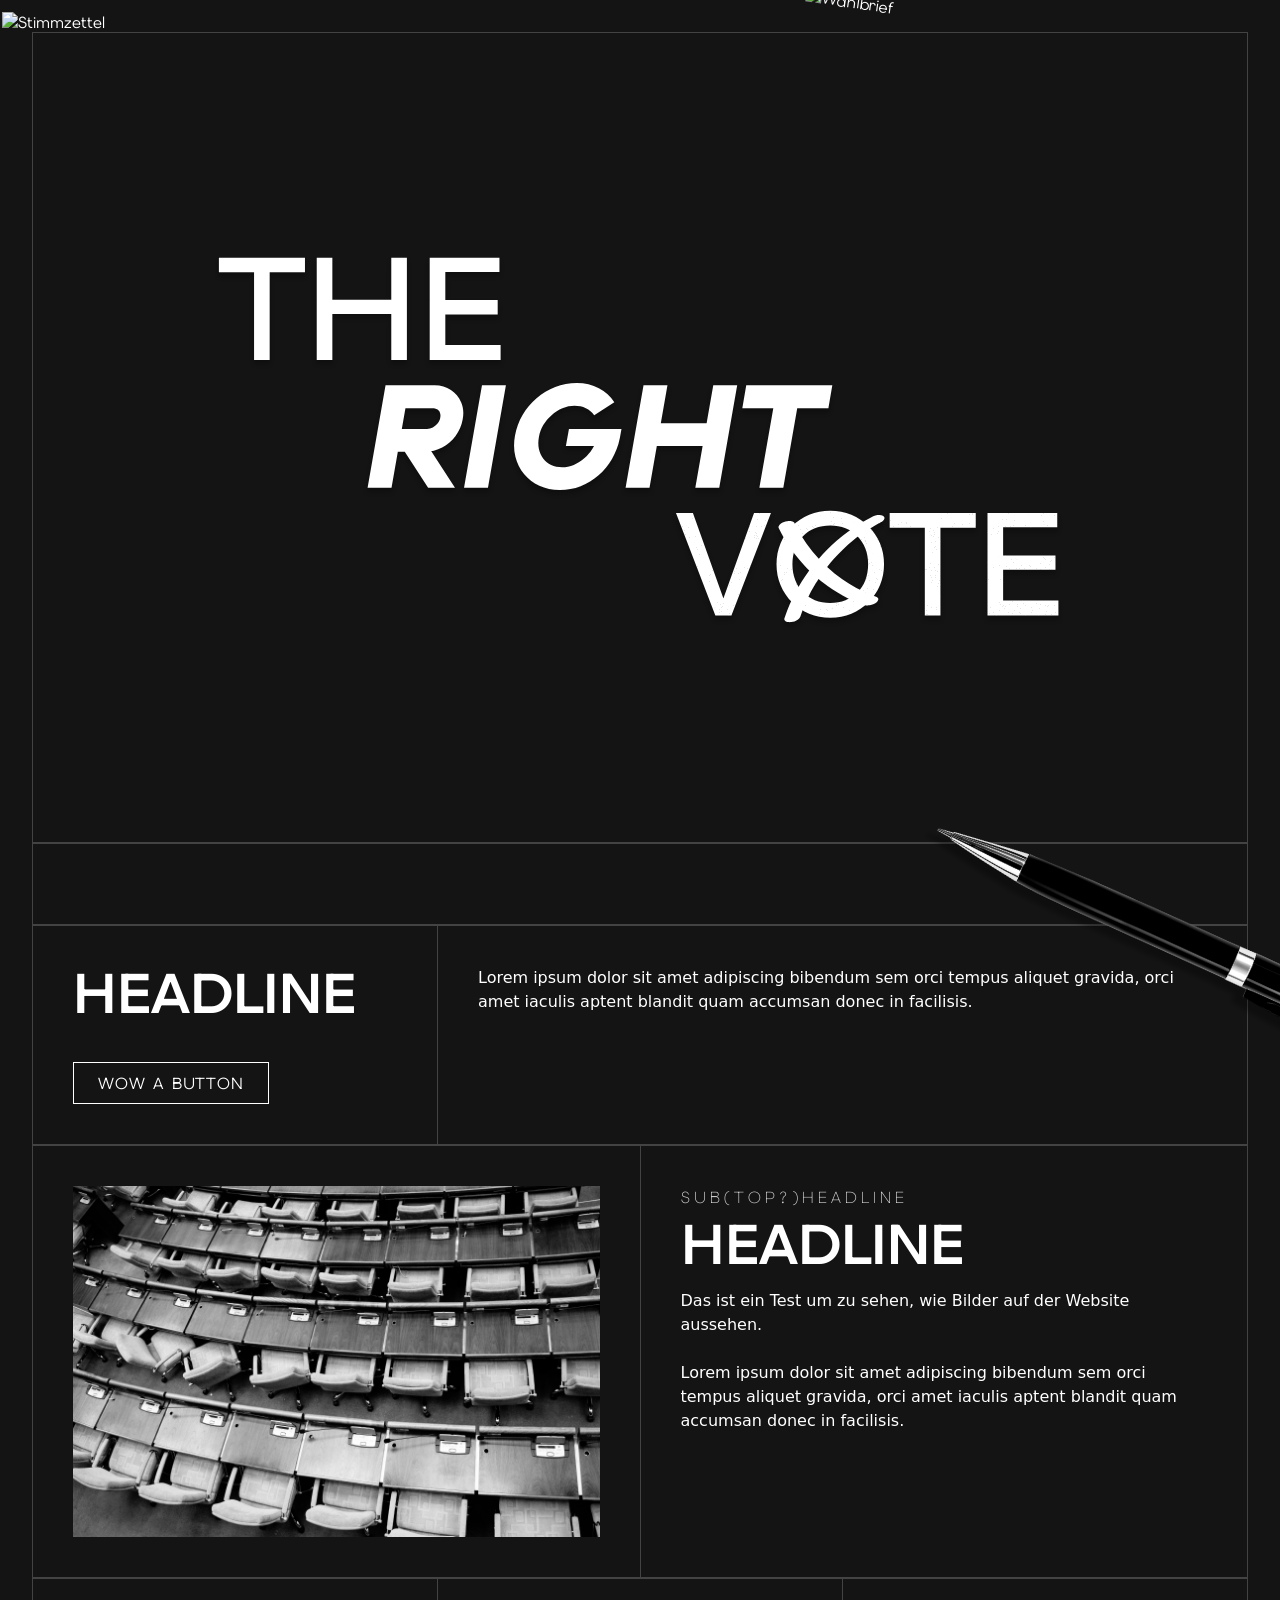
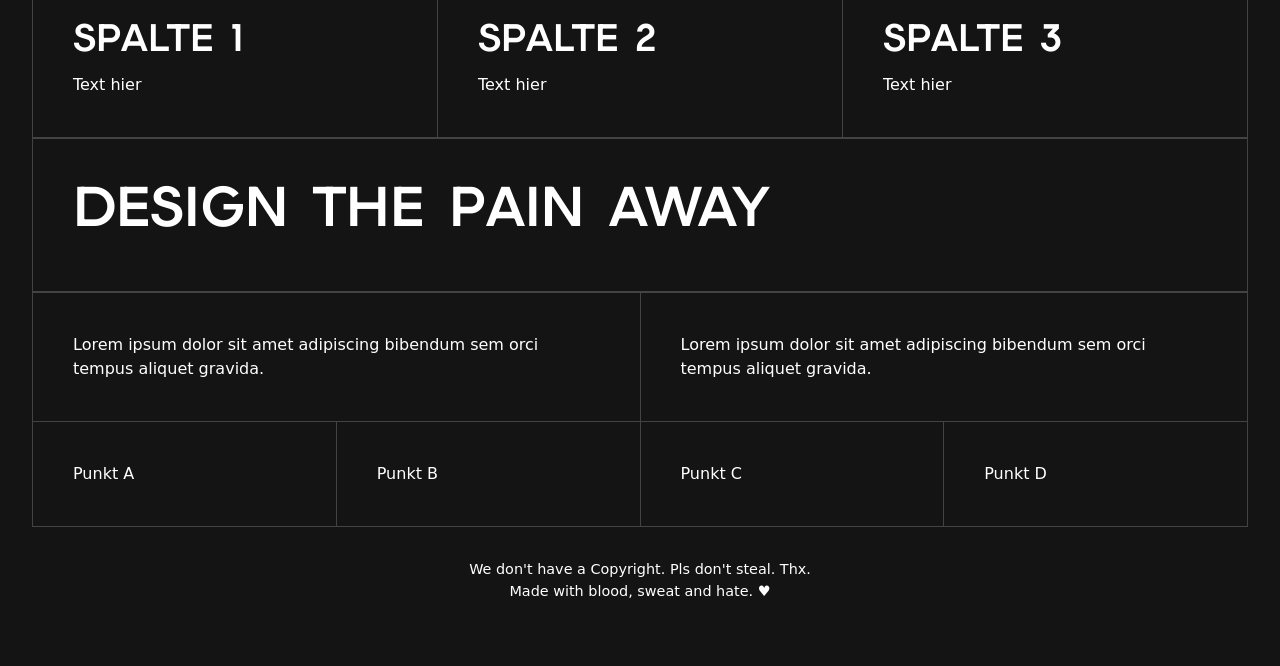
==== designtest.html @ 9b3ddb07 "Add new files for design testing" ====
<!doctype html>
<html>
  <head>
    <meta charset="UTF-8" />
    <meta name="viewport" content="width=device-width, initial-scale=1.0" />
    <link rel="icon" href="/assets/favicon_white.ico" type="image/x-icon" />
    <link
      rel="icon"
      href="/assets/favicon_black.ico"
      type="image/x-icon"
      media="(prefers-color-scheme: light)"
    />
    <link
      rel="icon"
      href="/assets/favicon_white.ico"
      type="image/x-icon"
      media="(prefers-color-scheme: dark)"
    />
    <link rel="preconnect" href="https://fonts.googleapis.com" />
    <link rel="preconnect" href="https://fonts.gstatic.com" crossorigin />
    <link
      href="https://fonts.googleapis.com/css2?family=Elms+Sans:ital,wght@0,100..900;1,100..900&display=swap"
      rel="stylesheet"
    />
    <title>The Right Vote</title>
    <link rel="stylesheet" href="stylesNEW.css" />
  </head>
  <body>
    <main>
      <!-- Hero -->
      <div class="hero-wrapper">
        <img
          class="deco deco-letter"
          src="assets/images/brief_blau.png"
          alt="Wahlbrief"
        />
        <img class="deco deco-pen" src="assets/images/stift.png" alt="Stift" />
        <img
          class="deco deco-ballot"
          src="assets/images/Stimmzettel.png"
          alt="Stimmzettel"
        />

        <section class="grid">
          <div class="cell c-12 hero">
            <img src="assets/logo2.svg" alt="Logo" />
          </div>
        </section>
      </div>

      <section class="grid">
        <div class="cell c-12">
          <!--- This is for the aesthetics. Pls don't remove.-->
        </div>
      </section>

      <!-- Introduction -->
      <section class="grid">
        <div class="cell c-4">
          <h1>Headline</h1>
          <button>wow a button</button>
        </div>
        <div class="cell c-8">
          <p>
            Lorem ipsum dolor sit amet adipiscing bibendum sem orci tempus
            aliquet gravida, orci amet iaculis aptent blandit quam accumsan
            donec in facilisis.
          </p>
        </div>
      </section>

      <section class="grid">
        <div class="cell c-6">
          <img src="assets/images/sitze.jpg" alt="Sitze im Parlament" />
        </div>
        <div class="cell c-6">
          <p class="subheadline">Sub(Top?)headline</p>
          <h1>Headline</h1>
          <p>
            Das ist ein Test um zu sehen, wie Bilder auf der Website aussehen.
            <br /><br />Lorem ipsum dolor sit amet adipiscing bibendum sem orci
            tempus aliquet gravida, orci amet iaculis aptent blandit quam
            accumsan donec in facilisis.
          </p>
        </div>
      </section>

      <!-- 3 gleiche Spalten -->
      <section class="grid">
        <div class="cell c-4">
          <h2>Spalte 1</h2>
          <p>Text hier</p>
        </div>
        <div class="cell c-4">
          <h2>Spalte 2</h2>
          <p>Text hier</p>
        </div>
        <div class="cell c-4">
          <h2>Spalte 3</h2>
          <p>Text hier</p>
        </div>
      </section>

      <!-- volle Breite -->
      <section class="grid">
        <div class="cell c-12">
          <h1>Design the Pain away</h1>
        </div>
      </section>

      <!-- gemischte Reihen -->
      <section class="grid">
        <div class="cell c-6">
          <p>
            Lorem ipsum dolor sit amet adipiscing bibendum sem orci tempus
            aliquet gravida.
          </p>
        </div>
        <div class="cell c-6">
          <p>
            Lorem ipsum dolor sit amet adipiscing bibendum sem orci tempus
            aliquet gravida.
          </p>
        </div>
        <div class="cell c-3"><p>Punkt A</p></div>
        <div class="cell c-3"><p>Punkt B</p></div>
        <div class="cell c-3"><p>Punkt C</p></div>
        <div class="cell c-3"><p>Punkt D</p></div>
      </section>
      <footer>
        <p>We don't have a Copyright. Pls don't steal. Thx.</p>
        <p>Made with blood, sweat and hate. ♥️</p>
      </footer>
    </main>
  </body>
</html>
---- stylesNEW.css ----
*,
*::before,
*::after {
  box-sizing: border-box;
  margin: 0;
  padding: 0;
}

:root {
  --border-color: rgba(255, 255, 255, 0.2);
}

body {
  font-family: "Elms Sans", sans-serif;
  color: #fff;
  background-color: #141414;
  background-image: url("assets/bg.svg");
  background-size: 500px 500px;
  background-repeat: repeat;
  overflow-x: hidden;
}

main {
  padding: 2rem;
  max-width: 1440px;
  margin: 0 auto;
}

footer {
  text-align: center;
  padding: 2rem;
  font-size: 0.9rem;
}

h1 {
  font-size: clamp(2rem, 5vw, 3.5rem);
  line-height: 1;
  text-transform: uppercase;
  padding-bottom: 1rem;
}

h2 {
  font-size: clamp(1.5rem, 3vw, 2.5rem);
  line-height: 1;
  text-transform: uppercase;
  padding-bottom:1rem;
}

p {
  line-height: 1.5;
  font-weight: 200;
  font-family: system-ui, sans-serif;
}

.subheadline {
  font-size: clamp(0.75rem, 1.5vw,1rem);
  text-transform: uppercase;
  letter-spacing: 0.25em;
  font-weight: 200;
  font-family: "Elms Sans", sans-serif;
  margin-bottom: 0.4rem;
  opacity: 0.8;
}

img {
  display: block;
  max-width: 100%;
  height: auto;
}

.grid {
  display: grid;
  grid-template-columns: repeat(12, 1fr);
  border-left: 1px solid var(--border-color);
  border-top: 1px solid var(--border-color);
}

.cell {
  border-right: 1px solid var(--border-color);
  border-bottom: 1px solid var(--border-color);
  padding: 2.5rem;
}

/* Spaltenbreiten */
.c-1 {
  grid-column: span 1;
}

.c-2 {
  grid-column: span 2;
}

.c-3 {
  grid-column: span 3;
}

.c-4 {
  grid-column: span 4;
}

.c-5 {
  grid-column: span 5;
}

.c-6 {
  grid-column: span 6;
}

.c-7 {
  grid-column: span 7;
}

.c-8 {
  grid-column: span 8;
}

.c-9 {
  grid-column: span 9;
}

.c-10 {
  grid-column: span 10;
}

.c-11 {
  grid-column: span 11;
}

.c-12 {
  grid-column: span 12;
}

@media (max-width: 700px) {
  .cell {
    grid-column: span 12 !important;
  }
}

button,
.btn {
  display: inline-block;
  font-family: "Elms Sans", sans-serif;
  background: transparent;
  border: 1px solid #fff;
  color: #fff;
  padding: 0.6rem 1.5rem;
  font-size: 1rem;
  text-transform: uppercase;
  cursor: pointer;
  letter-spacing: 0.05em;
  transition: background 0.1s, color 0.2s;
  margin-top: 1.5rem;
}

button:hover,
.btn:hover {
  background: #fff;
  color: #141414;
}

.cell.c-12.hero {
  display: flex;
  align-items: center;
  justify-content: center;
  height: 90vh;
}

.cell.c-12.hero img {
  width: clamp(280px, 70vw, 850px);
  height: auto;
}

.hero-wrapper {
  position: relative;
}

.deco {
  position: absolute;
  pointer-events: none;
  z-index: 0;
}

/* Positionen – anpassen bis es passt */
.deco-ballot {
  width: clamp(100px, 28vw, 250px);
  top: -20px;
  left: -30px;
}

.deco-letter {
  width: clamp(180px, 30vw, 800px);
  top: -20px;
  right: 60px;
  transform: rotate(8deg);
}

.deco-pen {
  width: clamp(250px, 30vw, 400px);
  bottom: -55%;
  right: -10%;
  transform: rotate(-245deg);
}
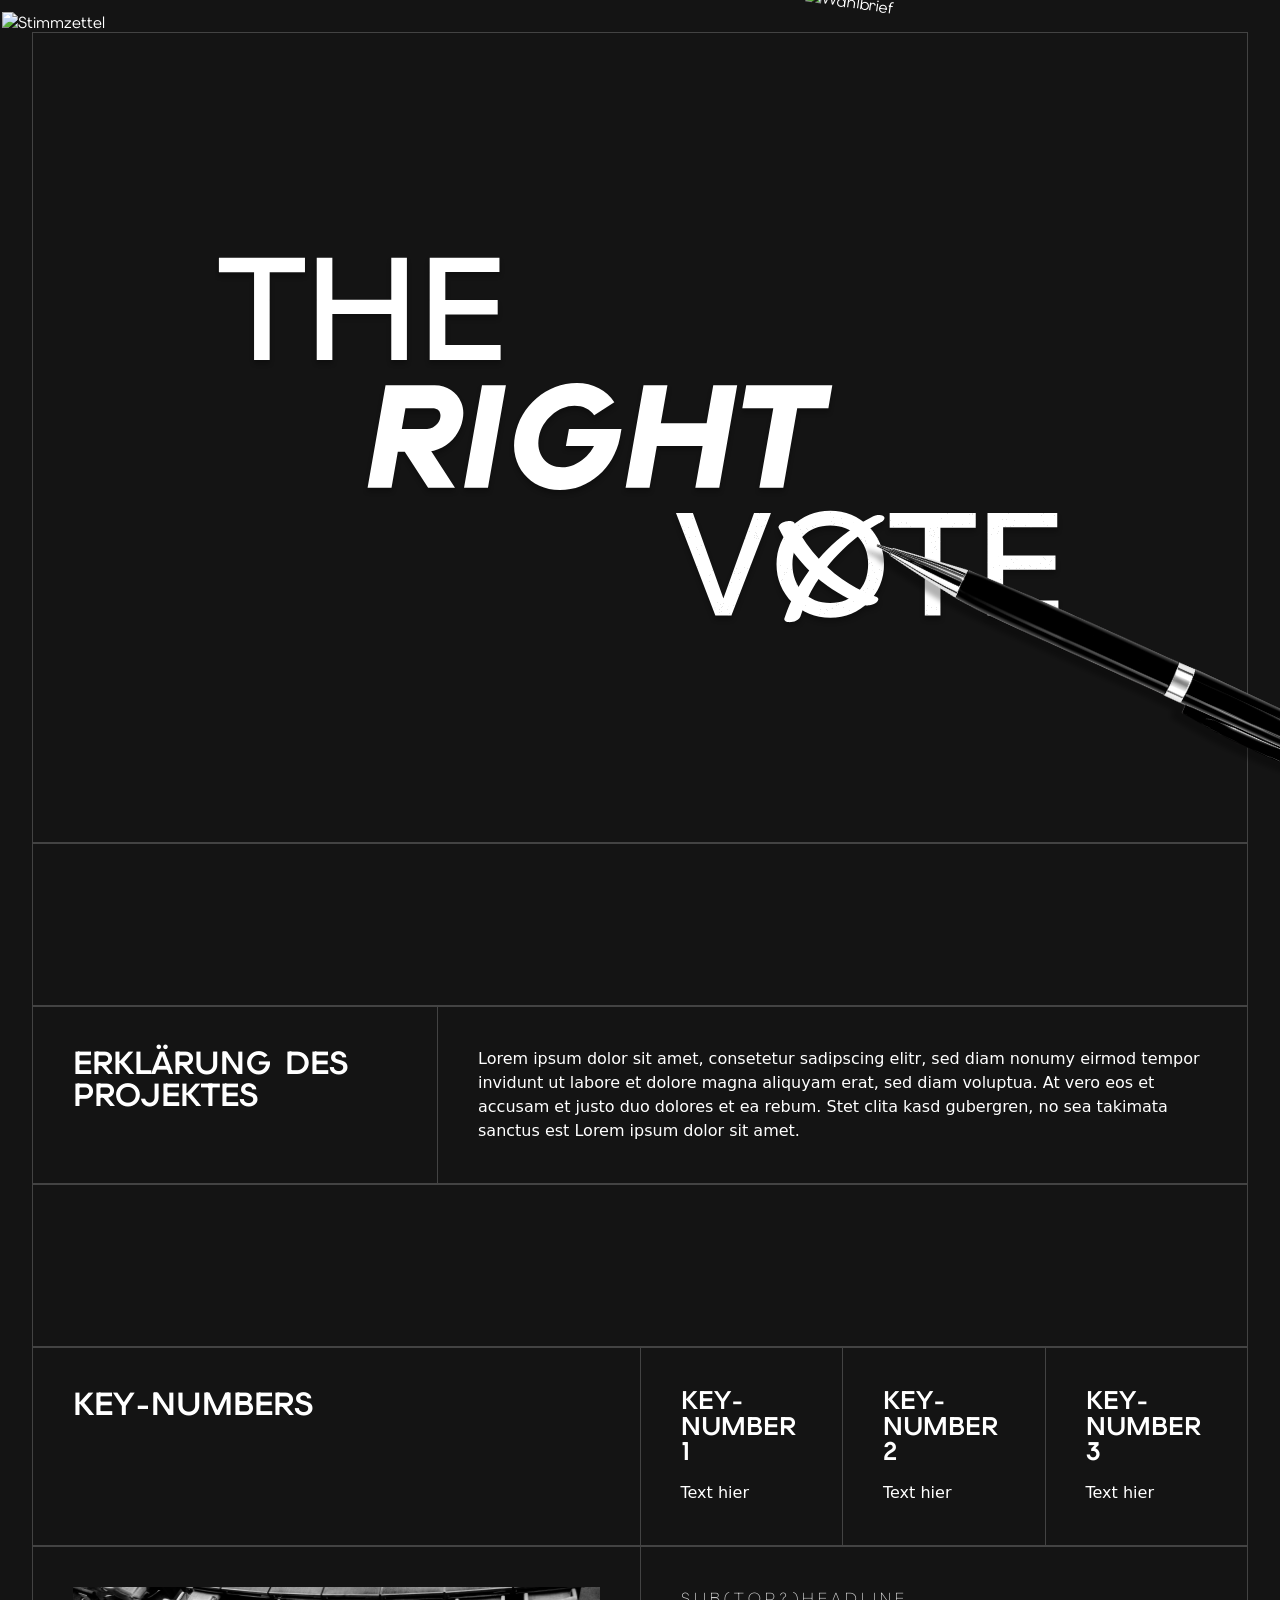
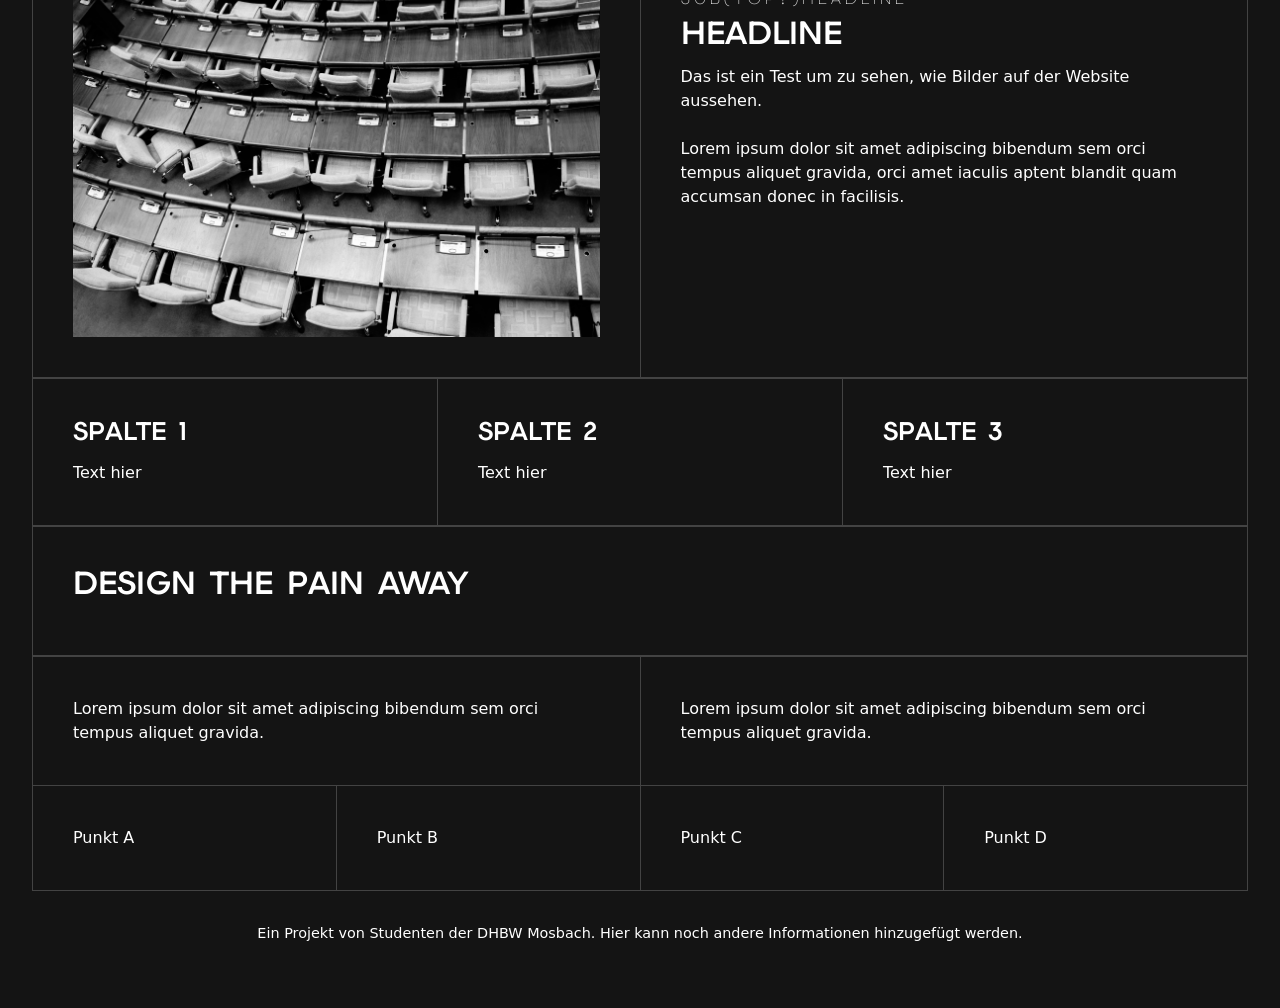
==== commit 4bff7826: "Update minor aesthetics" ====
--- a/designtest.html
+++ b/designtest.html
@@ -49,7 +49,7 @@
       </div>
 
       <section class="grid">
-        <div class="cell c-12">
+        <div class="cell c-12 empty">
           <!--- This is for the aesthetics. Pls don't remove.-->
         </div>
       </section>
@@ -57,16 +57,38 @@
       <!-- Introduction -->
       <section class="grid">
         <div class="cell c-4">
-          <h1>Headline</h1>
-          <button>wow a button</button>
+          <h1>Erklärung des Projektes</h1>
         </div>
         <div class="cell c-8">
           <p>
-            Lorem ipsum dolor sit amet adipiscing bibendum sem orci tempus
-            aliquet gravida, orci amet iaculis aptent blandit quam accumsan
-            donec in facilisis.
+            Lorem ipsum dolor sit amet, consetetur sadipscing elitr, sed diam nonumy eirmod tempor invidunt ut labore et dolore magna aliquyam erat, sed diam voluptua. At vero eos et accusam et justo duo dolores et ea rebum. Stet clita kasd gubergren, no sea takimata sanctus est Lorem ipsum dolor sit amet.
           </p>
         </div>
+      </section>
+
+      <!-- Key-Numbers -->
+             <section class="grid">
+        <div class="cell c-12 empty">
+          <!--- This is for the aesthetics. Pls don't remove.-->
+        </div>
+      </section>
+
+      <section class="grid">
+              <div class="cell c-6">
+          <h1>Key-Numbers</h1>
+        </div>
+          <div class="cell c-2">
+            <h2>Key-Number 1</h2>
+            <p>Text hier</p>
+          </div>
+          <div class="cell c-2">
+            <h2>Key-Number 2</h2>
+            <p>Text hier</p>
+          </div>
+          <div class="cell c-2">
+            <h2>Key-Number 3</h2>
+            <p>Text hier</p>
+          </div>
       </section>
 
       <section class="grid">
@@ -128,8 +150,7 @@
         <div class="cell c-3"><p>Punkt D</p></div>
       </section>
       <footer>
-        <p>We don't have a Copyright. Pls don't steal. Thx.</p>
-        <p>Made with blood, sweat and hate. ♥️</p>
+        <p>Ein Projekt von Studenten der DHBW Mosbach. Hier kann noch andere Informationen hinzugefügt werden.</p>
       </footer>
     </main>
   </body>
--- a/stylesNEW.css
+++ b/stylesNEW.css
@@ -33,14 +33,14 @@
 }
 
 h1 {
-  font-size: clamp(2rem, 5vw, 3.5rem);
+  font-size: clamp(2rem, 1vw, 3.5rem);
   line-height: 1;
   text-transform: uppercase;
   padding-bottom: 1rem;
 }
 
 h2 {
-  font-size: clamp(1.5rem, 3vw, 2.5rem);
+  font-size: clamp(1.5rem, 2vw, 2.5rem);
   line-height: 1;
   text-transform: uppercase;
   padding-bottom:1rem;
@@ -165,6 +165,10 @@
   height: 90vh;
 }
 
+.cell.c-12.empty {
+  height: 18vh;
+}
+
 .cell.c-12.hero img {
   width: clamp(280px, 70vw, 850px);
   height: auto;
@@ -196,7 +200,7 @@
 
 .deco-pen {
   width: clamp(250px, 30vw, 400px);
-  bottom: -55%;
-  right: -10%;
+  bottom: clamp(-20%, 2vw, -60%);;
+  right: clamp(-5%, 15vw, -10%);
   transform: rotate(-245deg);
 }
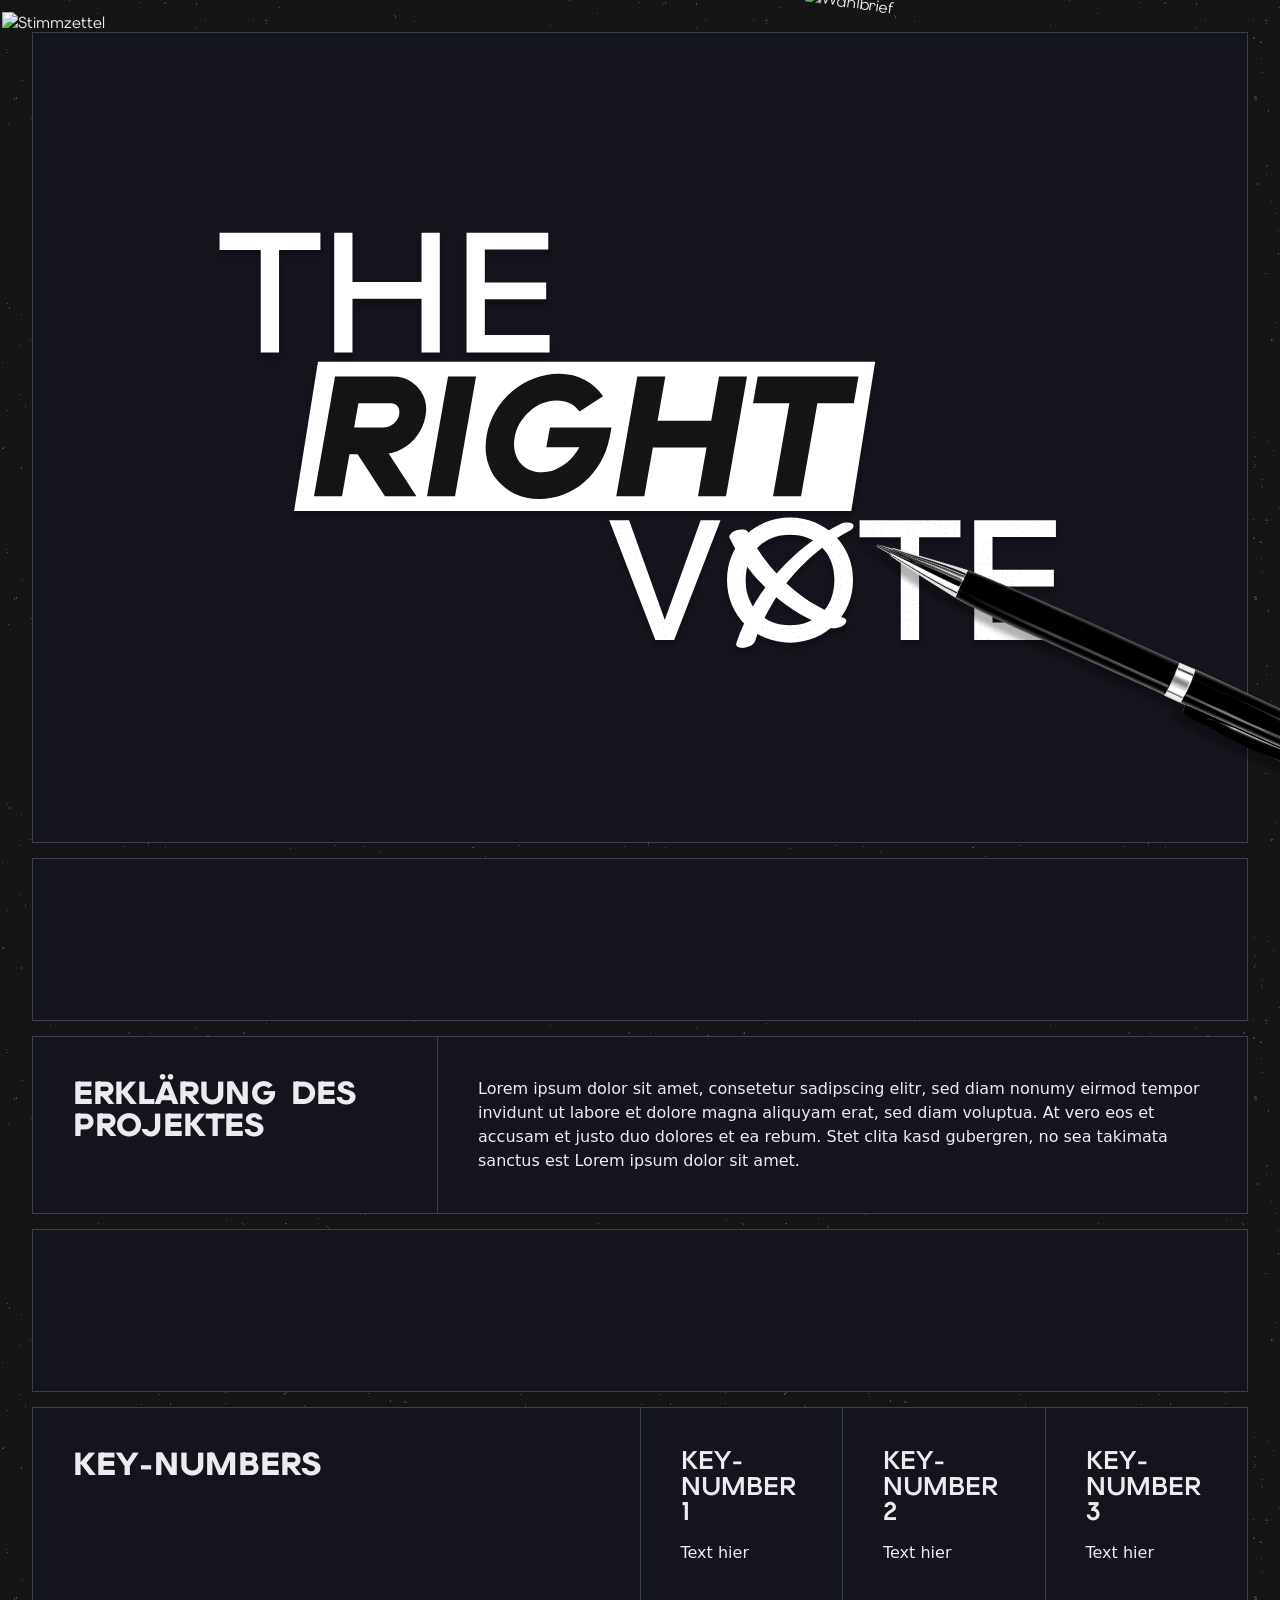
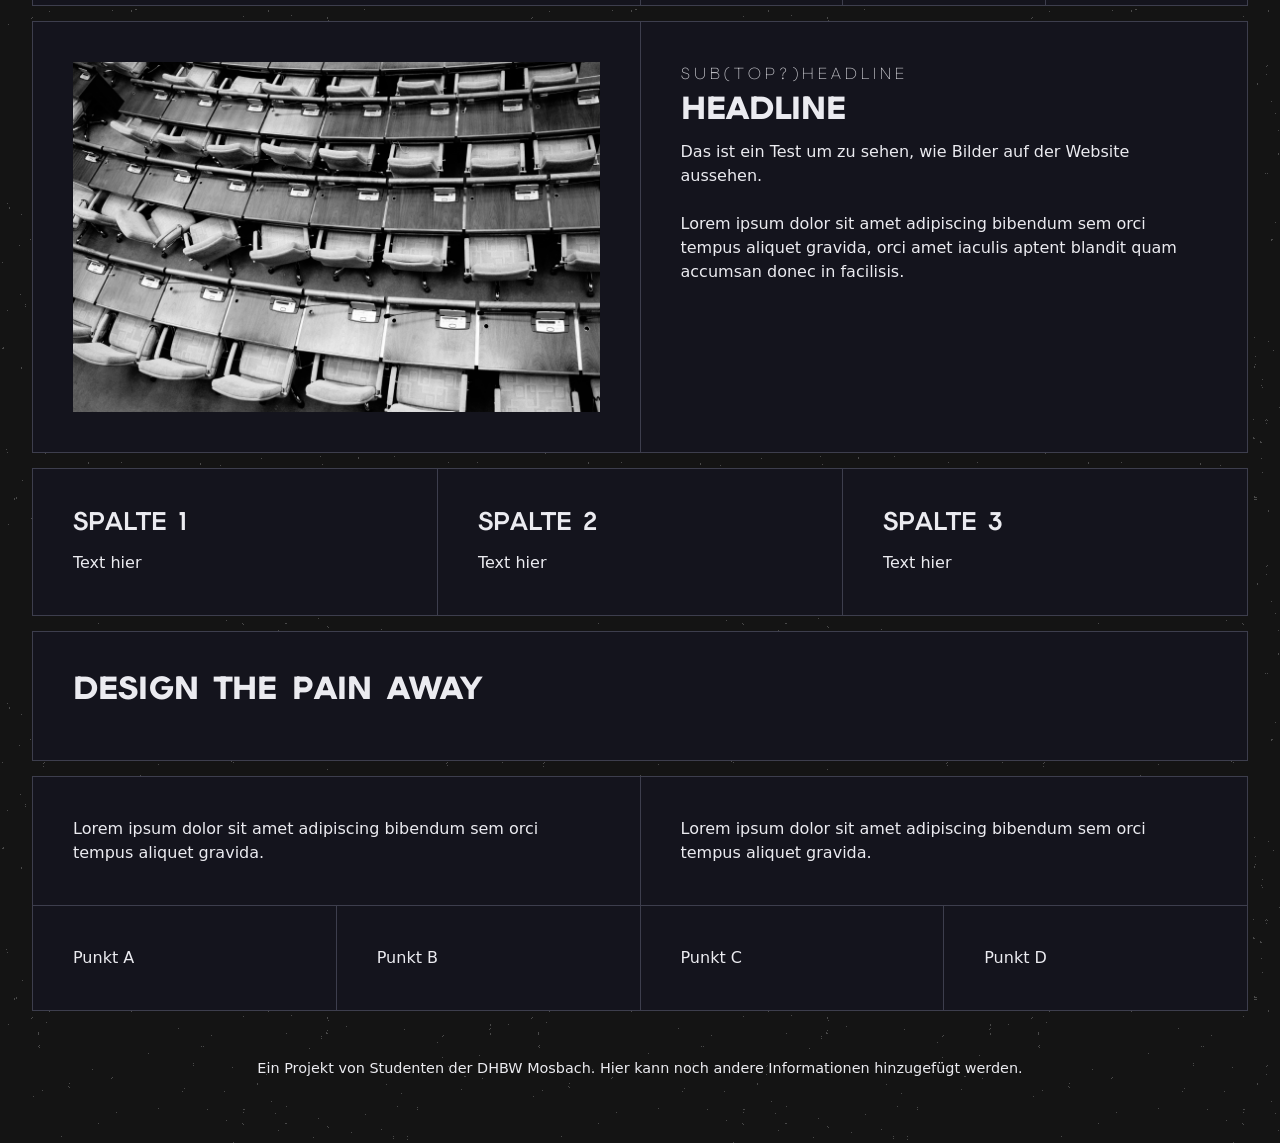
==== commit 225bf645: "minor appearance enhancements and css vars" ====
--- a/designtest.html
+++ b/designtest.html
@@ -43,7 +43,7 @@
 
         <section class="grid">
           <div class="cell c-12 hero">
-            <img src="assets/logo2.svg" alt="Logo" />
+            <img src="assets/logo3.svg" alt="Logo" />
           </div>
         </section>
       </div>
--- a/stylesNEW.css
+++ b/stylesNEW.css
@@ -1,3 +1,42 @@
+:root {
+  --base-10: #ffffff;
+  --base-50: #ebebf0;
+  --base-100: #d9dae2;
+  --base-200: #c2c3cf;
+  --base-300: #a8a9b9;
+  --base-400: #898a9d;
+  --base-500: #6a6b7f;
+  --base-600: #525366;
+  --base-700: #3d3e4d;
+  --base-800: #272834;
+  --base-900: #14141d;
+  --base-950: #06060b;
+  --base-970: #020204;
+  --base-990: #010101;
+  --base-999: #000000;
+
+  --accent-50: #deeff2;
+  --accent-100: #c6e1e6;
+  --accent-200: #a5ccd4;
+  --accent-300: #7eb5c1;
+  --accent-400: #5198a7;
+  --accent-500: #23798b;
+  --accent-600: #045f71;
+  --accent-700: #004756;
+  --accent-800: #002f3c;
+  --accent-900: #001922;
+  --accent-950: #00080f;
+  --accent-970: #000305;
+  --accent-990: #000102;
+  
+  --border-color: var(--base-700);
+}
+
+::selection {
+  background: var(--accent-700);
+  color: var(--accent-50);
+}
+
 *,
 *::before,
 *::after {
@@ -6,14 +45,10 @@
   padding: 0;
 }
 
-:root {
-  --border-color: rgba(255, 255, 255, 0.2);
-}
-
 body {
   font-family: "Elms Sans", sans-serif;
-  color: #fff;
-  background-color: #141414;
+  color: var(--base-50);
+  background: var(--base-900);
   background-image: url("assets/bg.svg");
   background-size: 500px 500px;
   background-repeat: repeat;
@@ -26,6 +61,11 @@
   margin: 0 auto;
 }
 
+section {
+  background: var(--base-900);
+  margin-bottom: 15px;
+}
+
 footer {
   text-align: center;
   padding: 2rem;
@@ -34,6 +74,7 @@
 
 h1 {
   font-size: clamp(2rem, 1vw, 3.5rem);
+  font-weight: 900;
   line-height: 1;
   text-transform: uppercase;
   padding-bottom: 1rem;
@@ -41,6 +82,7 @@
 
 h2 {
   font-size: clamp(1.5rem, 2vw, 2.5rem);
+  font-weight: 700;
   line-height: 1;
   text-transform: uppercase;
   padding-bottom:1rem;
@@ -141,8 +183,8 @@
   display: inline-block;
   font-family: "Elms Sans", sans-serif;
   background: transparent;
-  border: 1px solid #fff;
-  color: #fff;
+  border: 1px solid var(--base-50);
+  color: var(--base-50);
   padding: 0.6rem 1.5rem;
   font-size: 1rem;
   text-transform: uppercase;
@@ -154,8 +196,8 @@
 
 button:hover,
 .btn:hover {
-  background: #fff;
-  color: #141414;
+  background: var(--base-50);
+  color: var(--base-900);
 }
 
 .cell.c-12.hero {
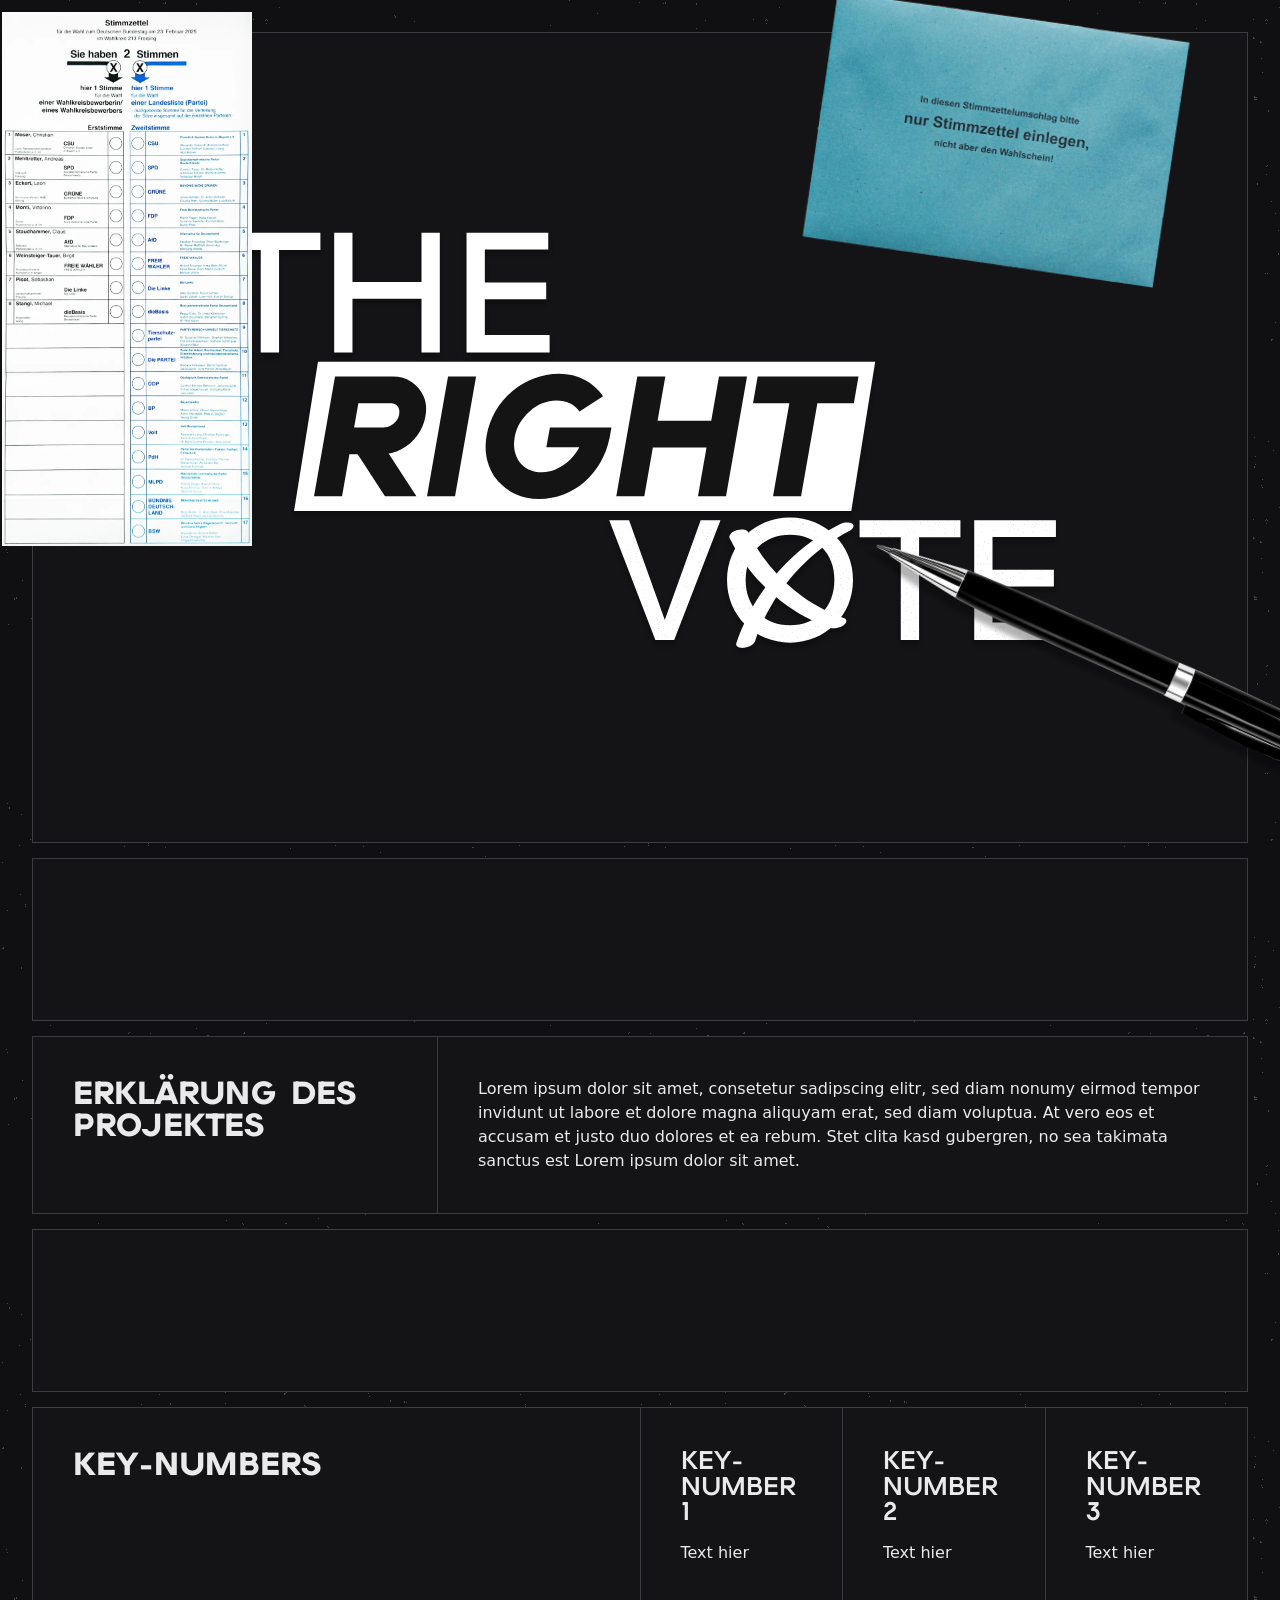
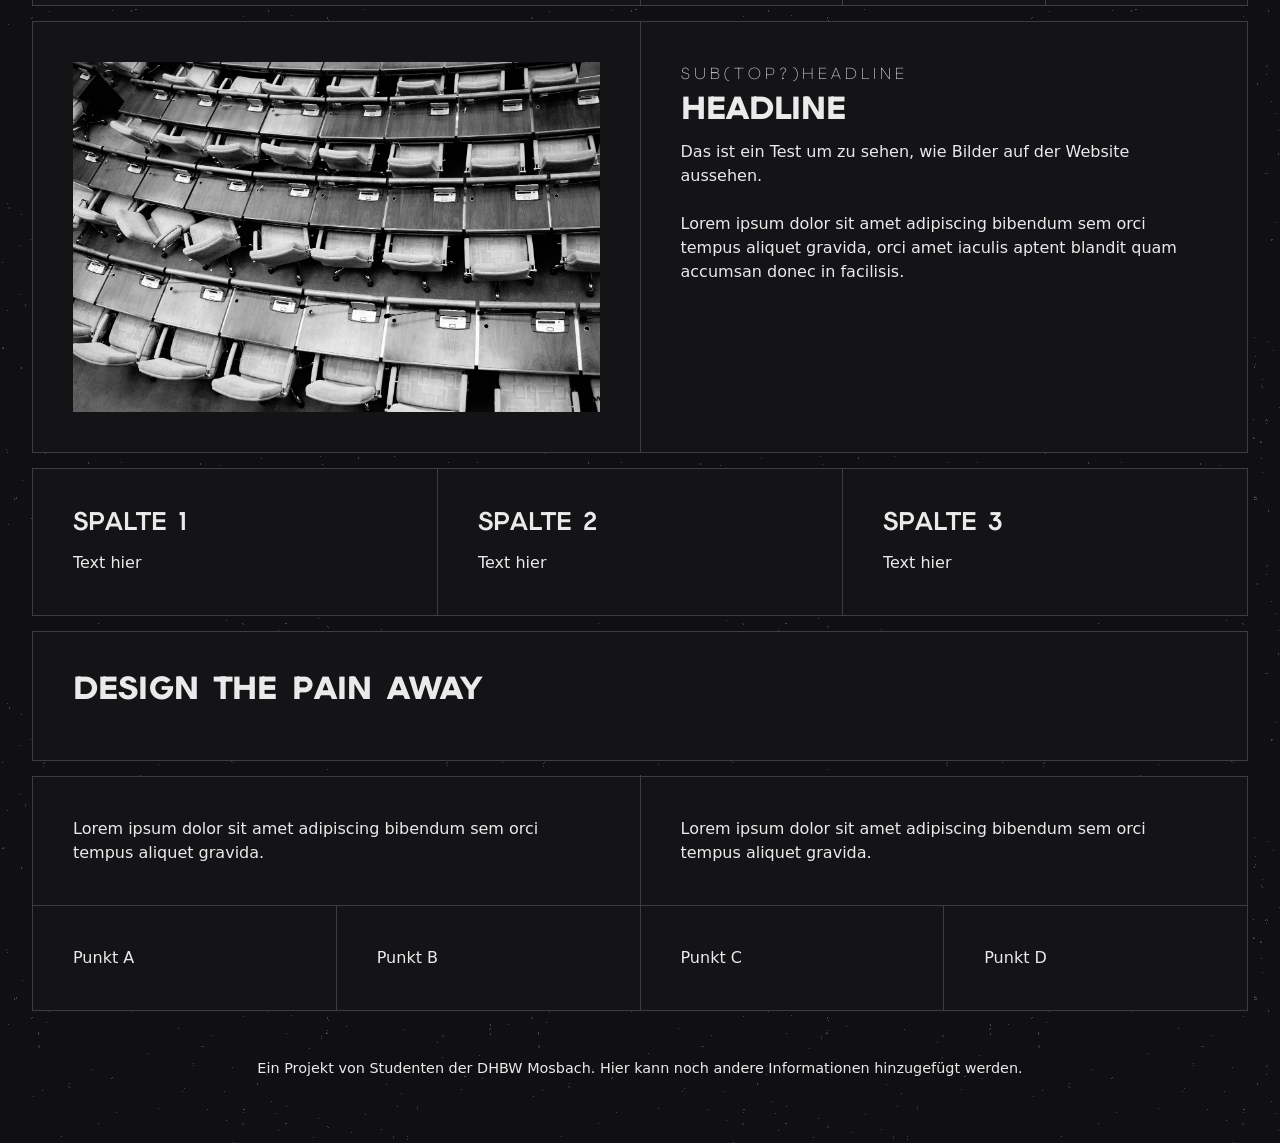
==== commit db4e6d52: "Update designtest.html to use optimized images" ====
--- a/designtest.html
+++ b/designtest.html
@@ -31,13 +31,13 @@
       <div class="hero-wrapper">
         <img
           class="deco deco-letter"
-          src="assets/images/brief_blau.png"
+          src="assets/images/brief_blau.webp"
           alt="Wahlbrief"
         />
-        <img class="deco deco-pen" src="assets/images/stift.png" alt="Stift" />
+        <img class="deco deco-pen" src="assets/images/stift.webp" alt="Stift" />
         <img
           class="deco deco-ballot"
-          src="assets/images/Stimmzettel.png"
+          src="assets/images/stimmzettel.webp"
           alt="Stimmzettel"
         />
 
@@ -93,7 +93,7 @@
 
       <section class="grid">
         <div class="cell c-6">
-          <img src="assets/images/sitze.jpg" alt="Sitze im Parlament" />
+          <img src="assets/images/sitze.webp" alt="Sitze im Parlament" />
         </div>
         <div class="cell c-6">
           <p class="subheadline">Sub(Top?)headline</p>
--- a/stylesNEW.css
+++ b/stylesNEW.css
@@ -1,17 +1,17 @@
 :root {
   --base-10: #ffffff;
-  --base-50: #ebebf0;
-  --base-100: #d9dae2;
-  --base-200: #c2c3cf;
-  --base-300: #a8a9b9;
-  --base-400: #898a9d;
-  --base-500: #6a6b7f;
-  --base-600: #525366;
-  --base-700: #3d3e4d;
-  --base-800: #272834;
-  --base-900: #14141d;
-  --base-950: #06060b;
-  --base-970: #020204;
+  --base-50: #eaeaeb;
+  --base-100: #d8d8db;
+  --base-200: #c1c1c4;
+  --base-300: #a7a7ac;
+  --base-400: #88888e;
+  --base-500: #696970;
+  --base-600: #525258;
+  --base-700: #3d3d41;
+  --base-800: #27272b;
+  --base-900: #141417;
+  --base-950: #060607;
+  --base-970: #020202;
   --base-990: #010101;
   --base-999: #000000;
 
@@ -245,4 +245,4 @@
   bottom: clamp(-20%, 2vw, -60%);;
   right: clamp(-5%, 15vw, -10%);
   transform: rotate(-245deg);
-}+}
